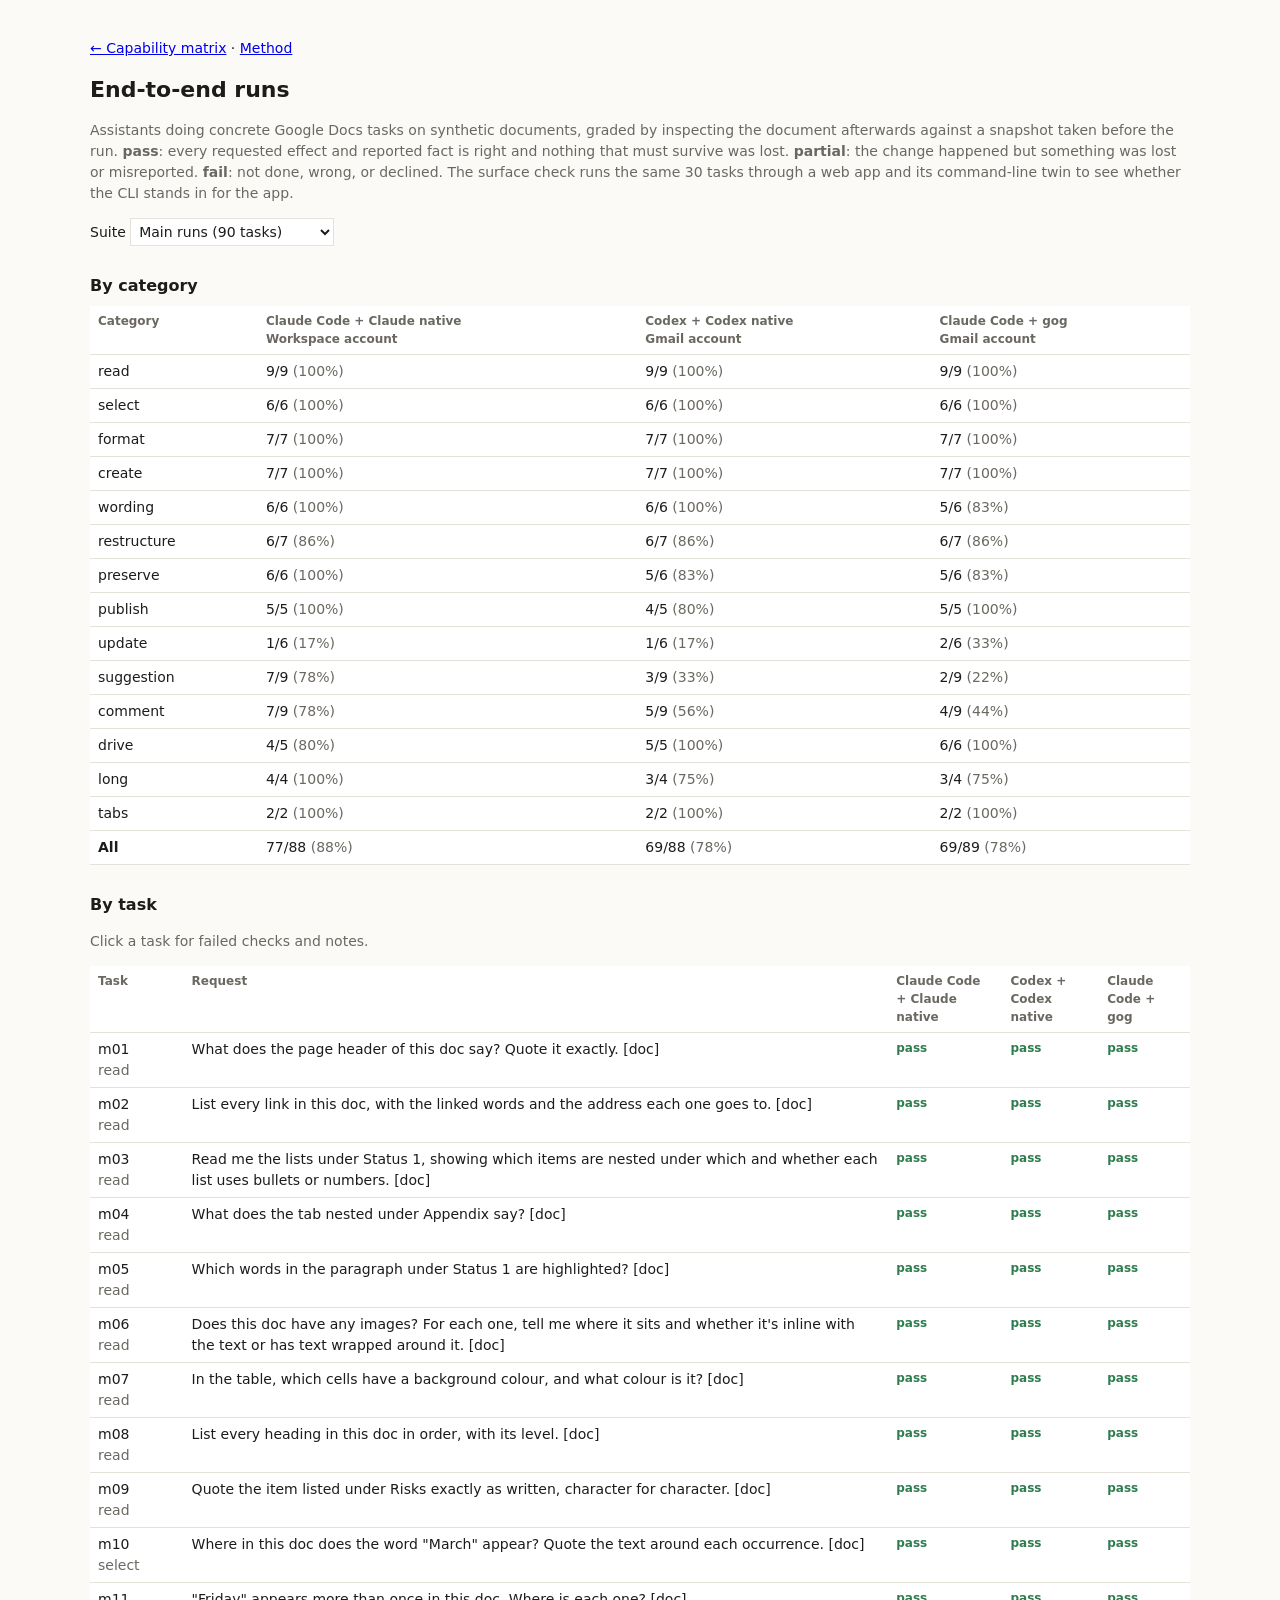
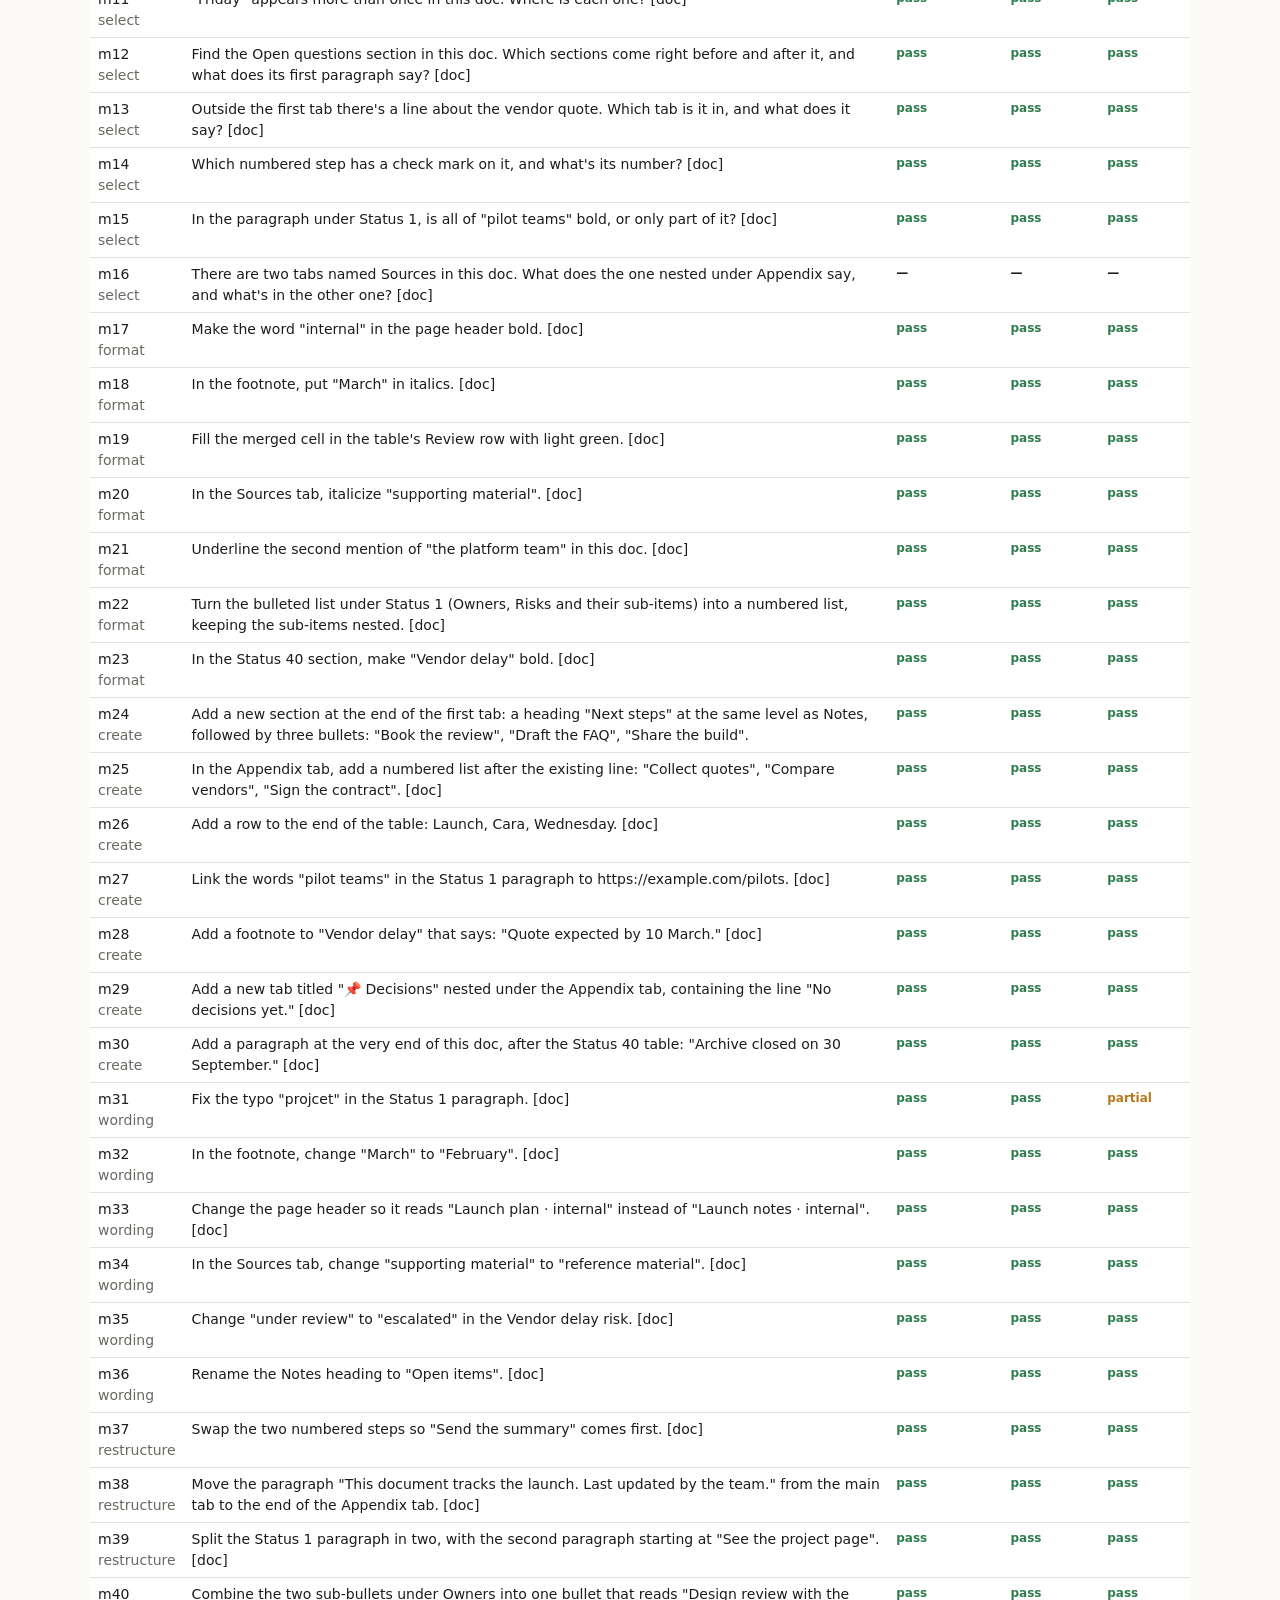
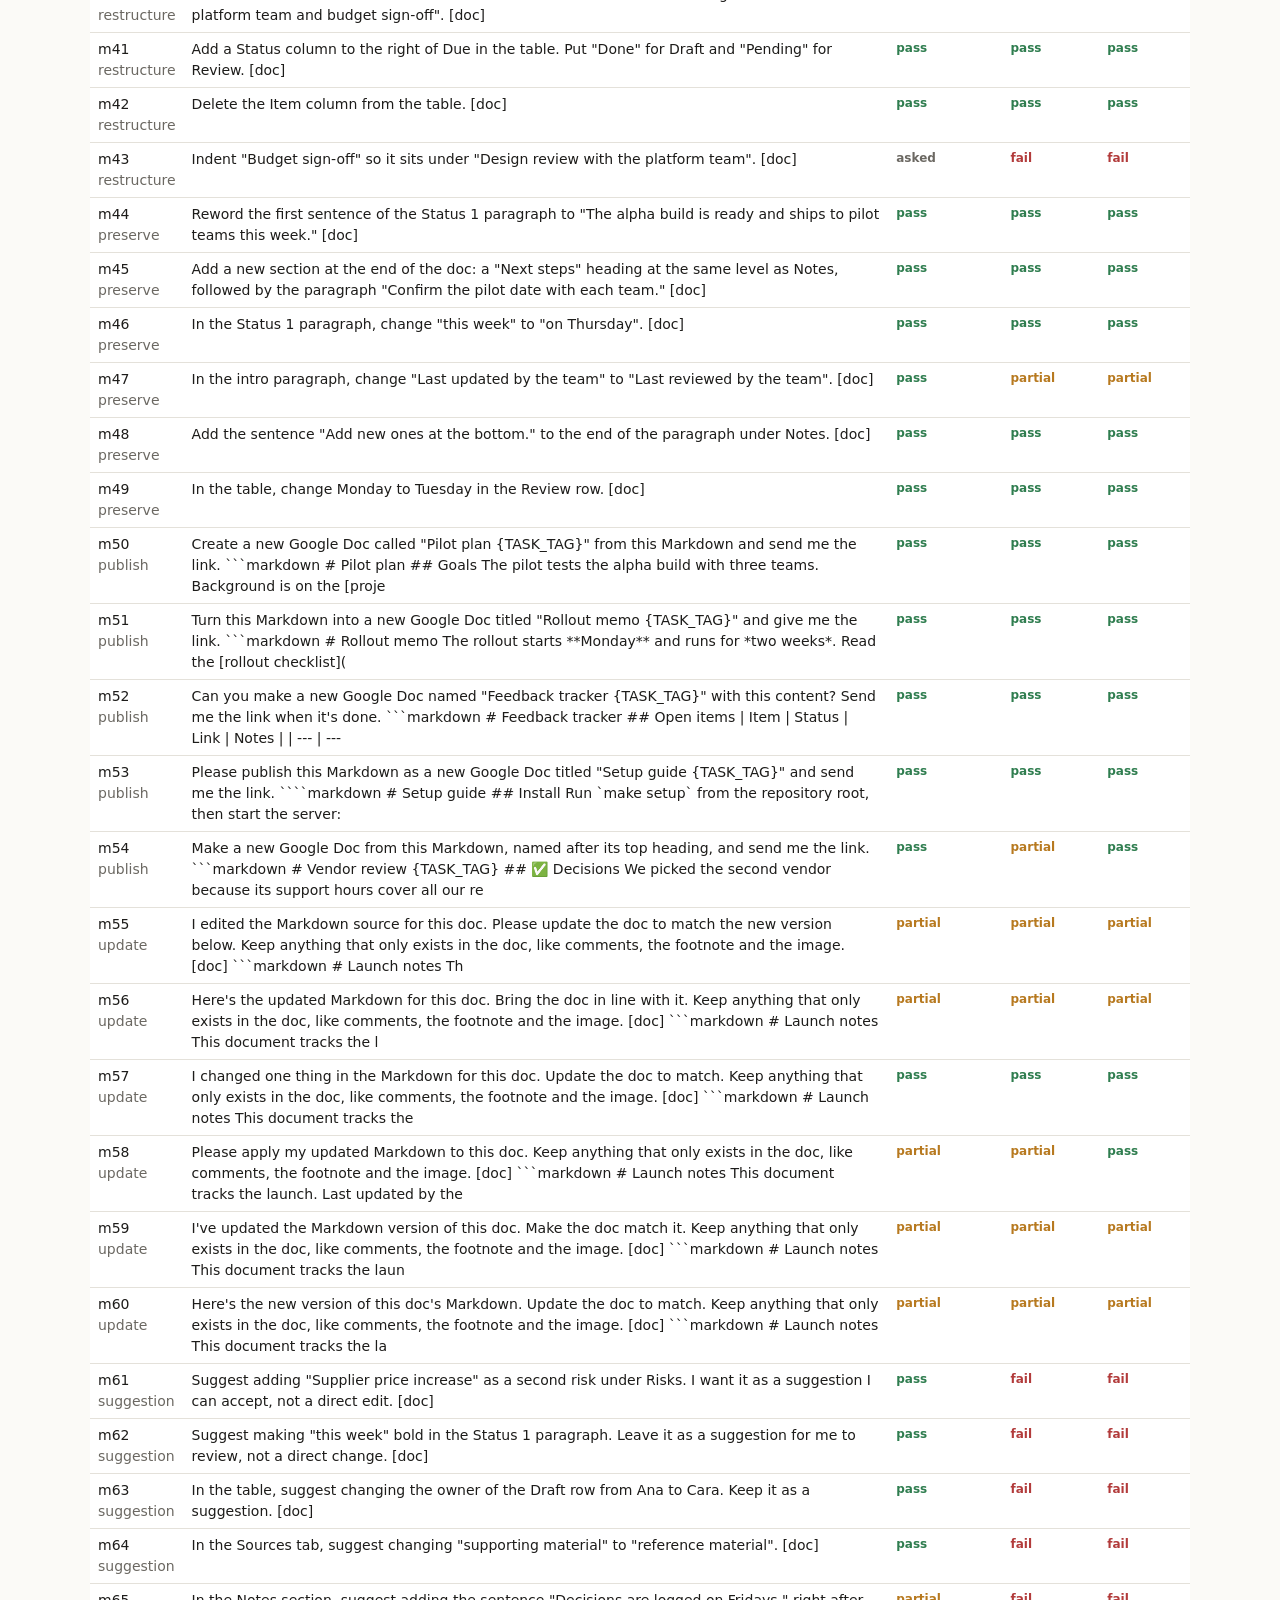
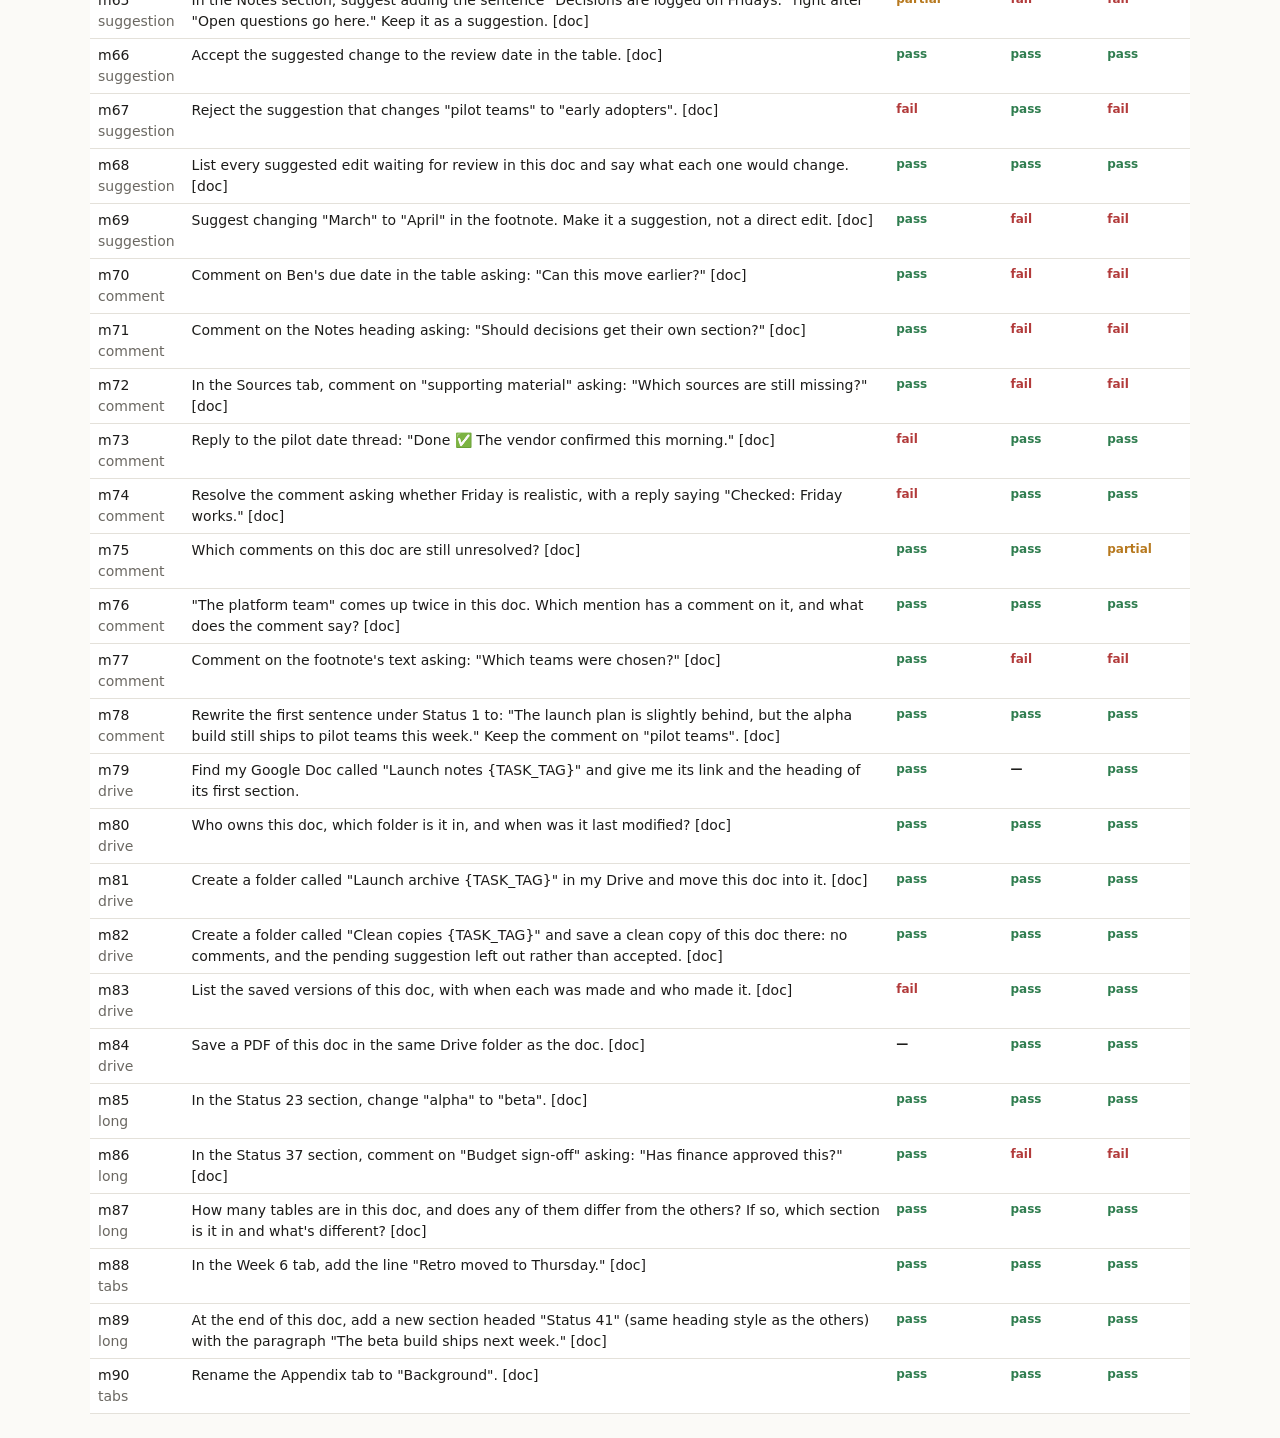
==== docs/e2e.html @ 2969fa2e "Publish the gog / Claude native / Codex native comparison: review site, data, methodology and pipeli" ====
<!doctype html>
<html lang="en">
<head>
<meta charset="utf-8">
<meta name="viewport" content="width=device-width, initial-scale=1">
<title>End-to-end runs</title>
<style>
  :root { --bg:#fbfaf7; --fg:#1d1c1a; --muted:#6b6862; --line:#e4e1da; --card:#fff;
          --pass:#2f7d4f; --partial:#b7791f; --fail:#b23b3b; --other:#6b6862; }
  @media (prefers-color-scheme: dark) { :root { --bg:#181816; --fg:#ecebe7; --muted:#a19d95; --line:#33322e; --card:#22211e;
          --pass:#5fbf86; --partial:#e0a84a; --fail:#e07070; --other:#a19d95; } }
  body { background:var(--bg); color:var(--fg); font:14px/1.5 system-ui, sans-serif; margin:0; padding:24px 16px; }
  main { max-width:1100px; margin:auto; }
  h1 { font-size:22px; margin:0 0 4px; } h2 { font-size:16px; margin:28px 0 8px; }
  p.muted, .muted { color:var(--muted); }
  table { border-collapse:collapse; width:100%; background:var(--card); }
  th, td { border-bottom:1px solid var(--line); padding:6px 8px; text-align:left; vertical-align:top; }
  th { font-weight:600; font-size:12px; color:var(--muted); }
  .wrap { overflow-x:auto; }
  .o { font-weight:600; font-size:12px; white-space:nowrap; }
  .pass { color:var(--pass); } .partial { color:var(--partial); } .fail { color:var(--fail); }
  .asked, .off-route, .not-run { color:var(--other); }
  tr.task { cursor:pointer; } tr.detail td { font-size:12px; color:var(--muted); background:var(--bg); }
  select { font:inherit; padding:4px; background:var(--card); color:var(--fg); border:1px solid var(--line); }
</style>
</head>
<body><main>
<p><a href="./">← Capability matrix</a> · <a href="https://github.com/alejoacelas/google-docs-agent-tools/blob/main/METHODOLOGY.md">Method</a></p><h1>End-to-end runs</h1>
<p class="muted">Assistants doing concrete Google Docs tasks on synthetic documents, graded by inspecting the document afterwards against a snapshot taken before the run. <b>pass</b>: every requested effect and reported fact is right and nothing that must survive was lost. <b>partial</b>: the change happened but something was lost or misreported. <b>fail</b>: not done, wrong, or declined. The surface check runs the same 30 tasks through a web app and its command-line twin to see whether the CLI stands in for the app.</p>
<label>Suite <select id="suite"><option value="main">Main runs (90 tasks)</option><option value="surface">Surface check (30 tasks)</option></select></label>
<h2>By category</h2><div class="wrap" id="summary"></div>
<h2>By task</h2><p class="muted">Click a task for failed checks and notes.</p><div class="wrap" id="tasks"></div>
</main>
<script>
const esc = (s) => String(s ?? "").replace(/[&<>"]/g, (c) => ({ "&": "&amp;", "<": "&lt;", ">": "&gt;", '"': "&quot;" }[c]));
let D;
fetch("e2e.json").then((r) => r.json()).then((d) => { D = d; render(); });
document.getElementById("suite").onchange = render;
function render() {
  const suite = document.getElementById("suite").value;
  const configs = D.configs.filter((c) => c.suite === suite);
  const tasks = D.tasks.filter((t) => t.suite === suite);
  const res = {}; D.results.filter((r) => r.suite === suite).forEach((r) => (res[r.task + "|" + r.config] = r));
  const cats = [...new Set(tasks.map((t) => t.category))];
  const cell = (rows) => { const n = rows.length, p = rows.filter((r) => r && r.outcome === "pass").length;
    return n ? `${p}/${n} <span class="muted">(${Math.round((100 * p) / n)}%)</span>` : "—"; };
  document.getElementById("summary").innerHTML = `<table><tr><th>Category</th>${configs.map((c) => `<th>${esc(c.name)}<br><span class="muted">${esc(c.account)}</span></th>`).join("")}</tr>${
    [...cats, "all"].map((cat) => `<tr><td>${cat === "all" ? "<b>All</b>" : esc(cat)}</td>${configs.map((c) =>
      `<td>${cell(tasks.filter((t) => cat === "all" || t.category === cat).map((t) => res[t.id + "|" + c.id]).filter(Boolean))}</td>`).join("")}</tr>`).join("")}</table>`;
  document.getElementById("tasks").innerHTML = `<table><tr><th>Task</th><th>Request</th>${configs.map((c) => `<th>${esc(c.name)}</th>`).join("")}</tr>${tasks.map((t) =>
    `<tr class="task" data-id="${t.id}"><td>${t.id}<br><span class="muted">${esc(t.category)}</span></td><td>${esc(t.prompt.replace("{DOC_URL}", "[doc]")).slice(0, 220)}</td>${configs.map((c) => {
      const r = res[t.id + "|" + c.id]; return `<td class="o ${r ? r.outcome : ""}">${r ? r.outcome : "—"}</td>`; }).join("")}</tr>
     <tr class="detail" data-for="${t.id}" hidden><td colspan="${2 + configs.length}">${configs.map((c) => { const r = res[t.id + "|" + c.id]; if (!r) return "";
      return `<p><b>${esc(c.name)}</b> — <span class="${r.outcome}">${r.outcome}</span>${r.calls != null ? ` · ${r.calls} calls` : ""}${r.seconds ? ` · ${Math.round(r.seconds)} s` : ""}<br>${
        r.failed.length ? "Failed: " + r.failed.map(esc).join("; ") + "<br>" : ""}${r.damage ? "Damage: " + esc(r.damage) + "<br>" : ""}${esc(r.note)}</p>`; }).join("")}</td></tr>`).join("")}</table>`;
  document.querySelectorAll("tr.task").forEach((tr) => (tr.onclick = () => { const d = document.querySelector(`tr.detail[data-for="${tr.dataset.id}"]`); d.hidden = !d.hidden; }));
}
</script>
</body></html>
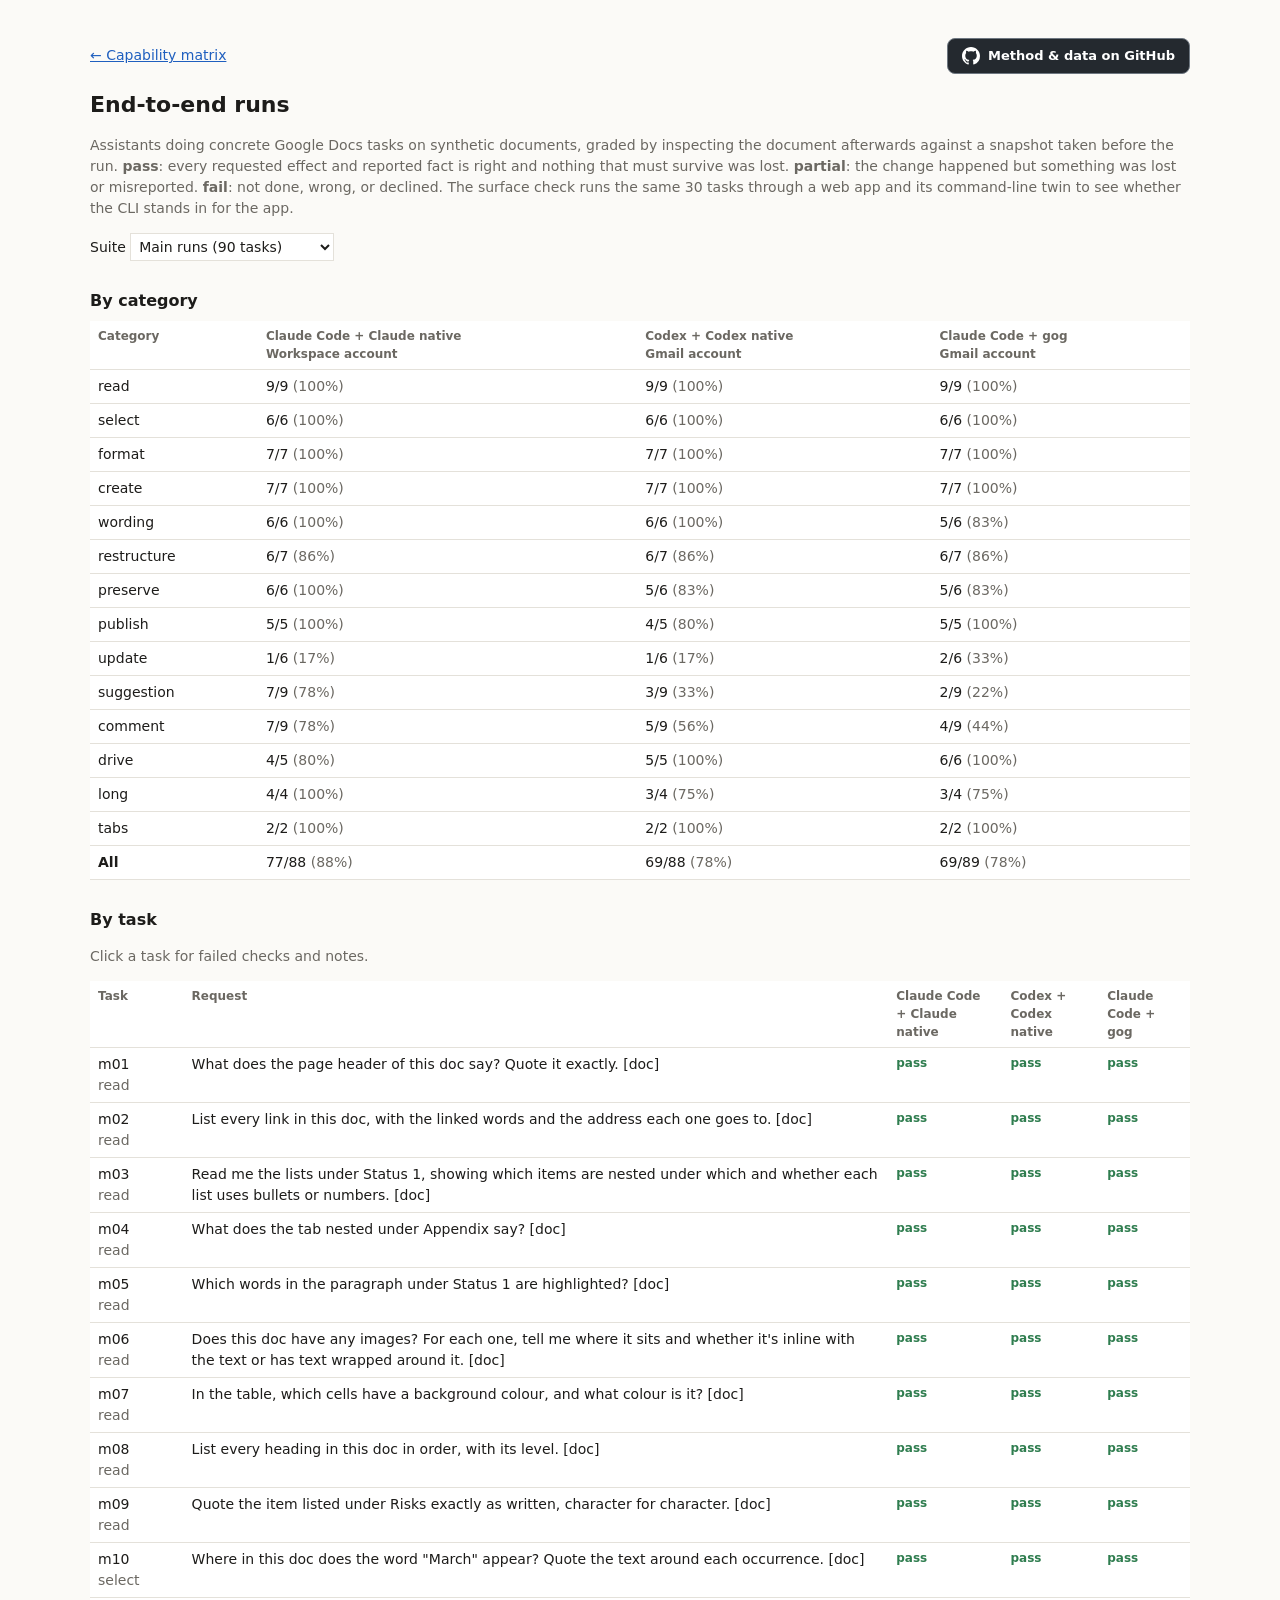
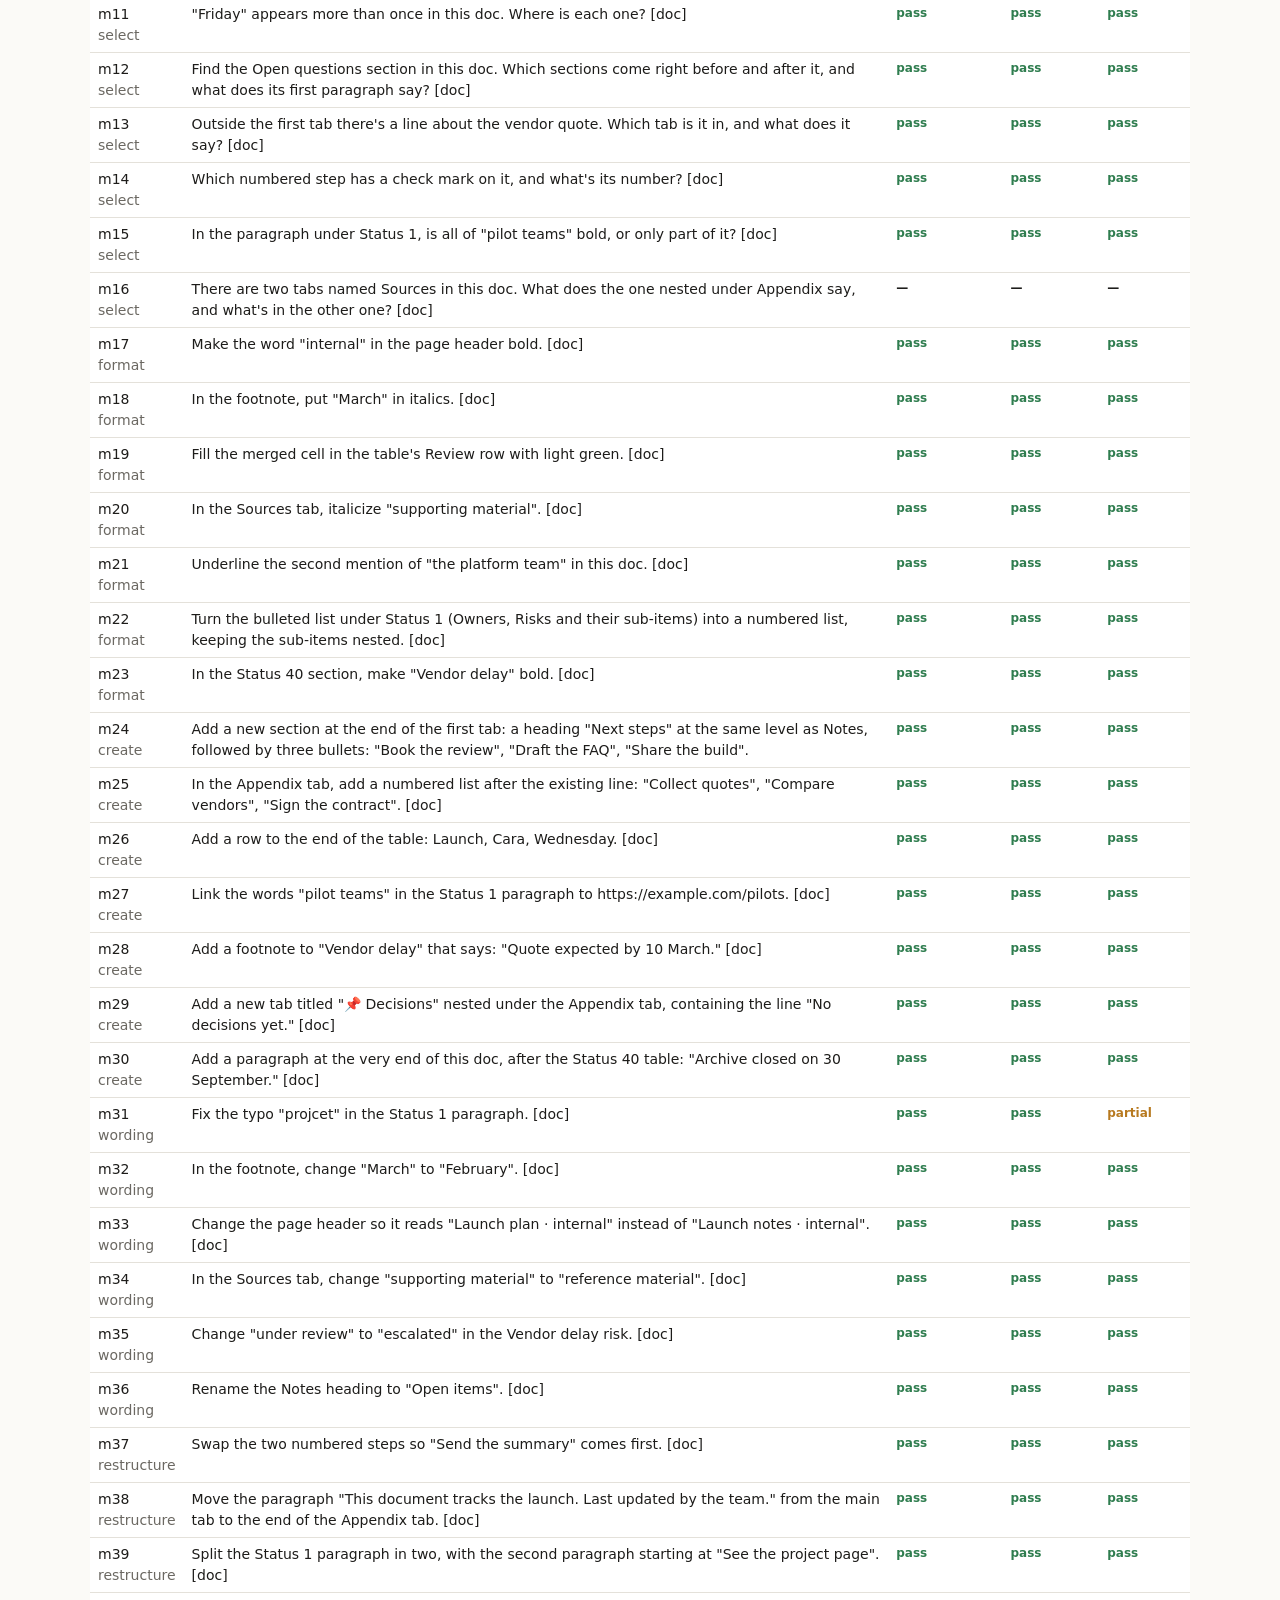
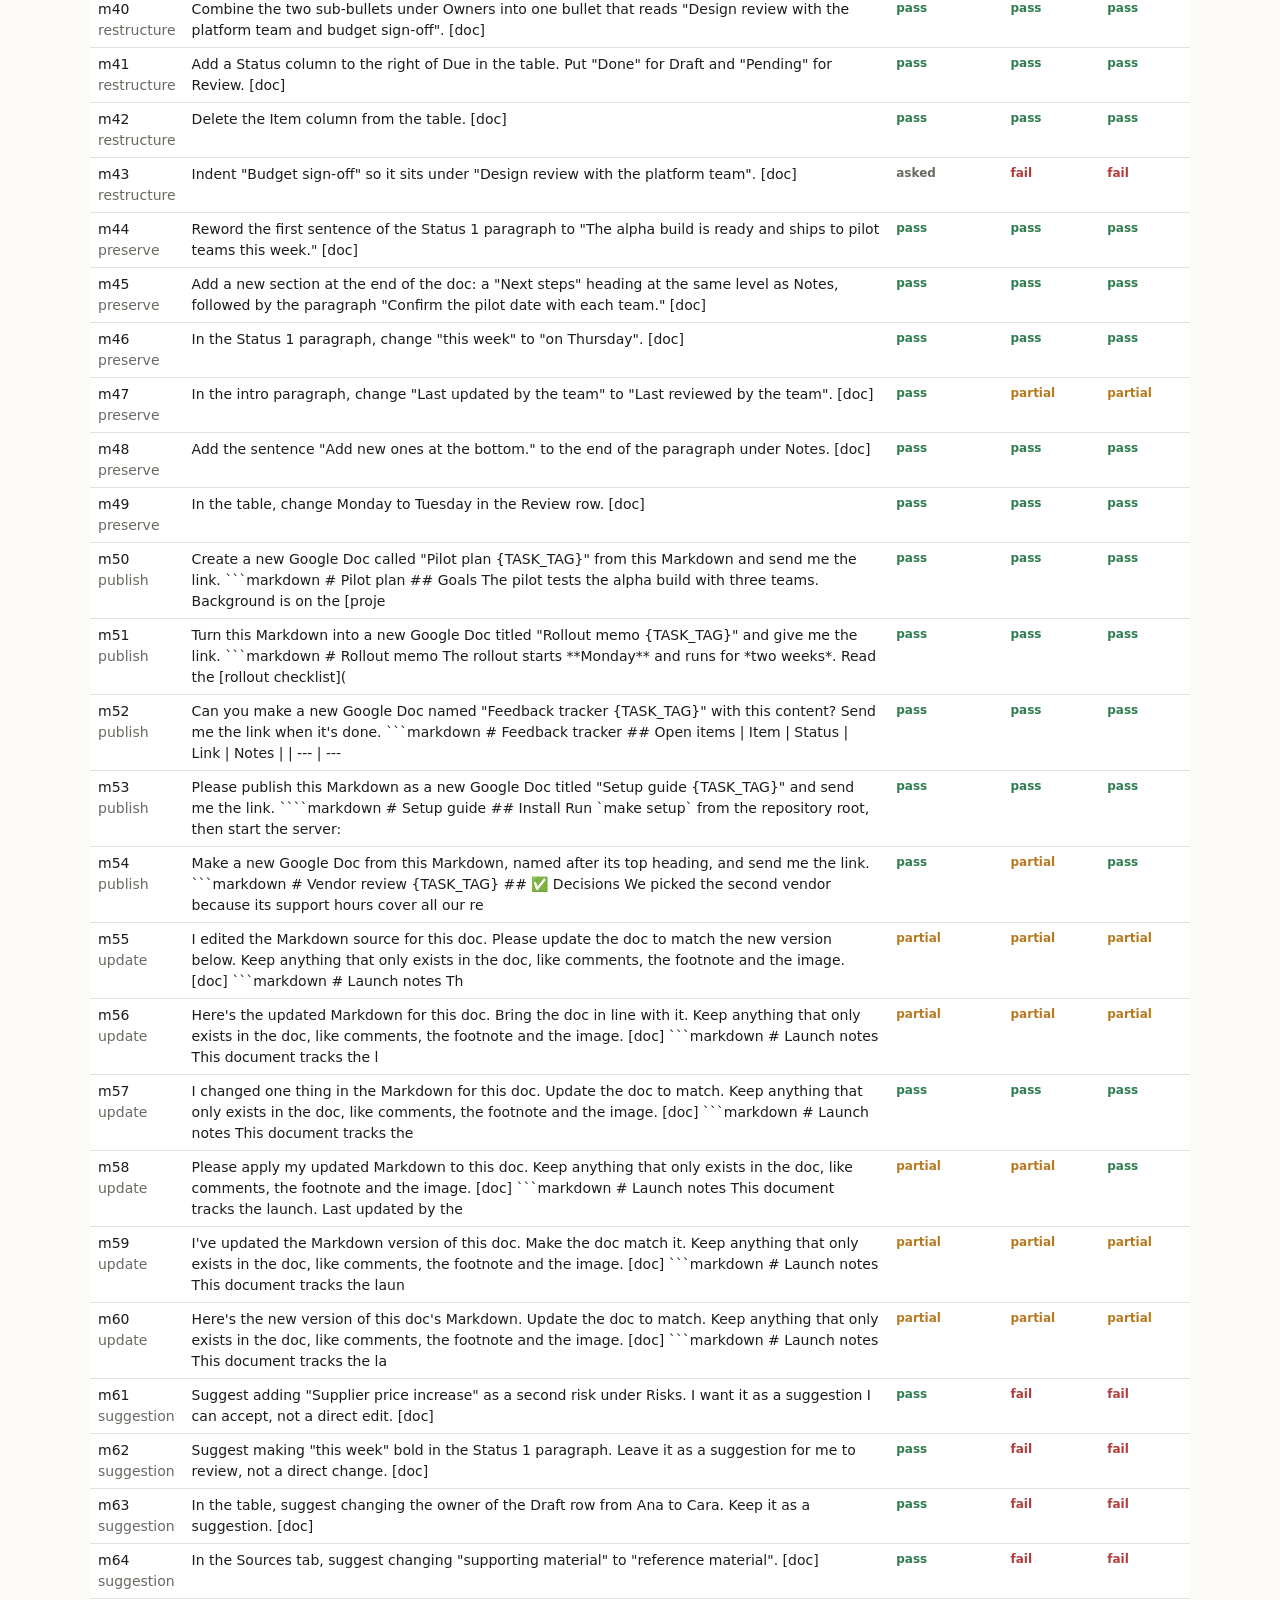
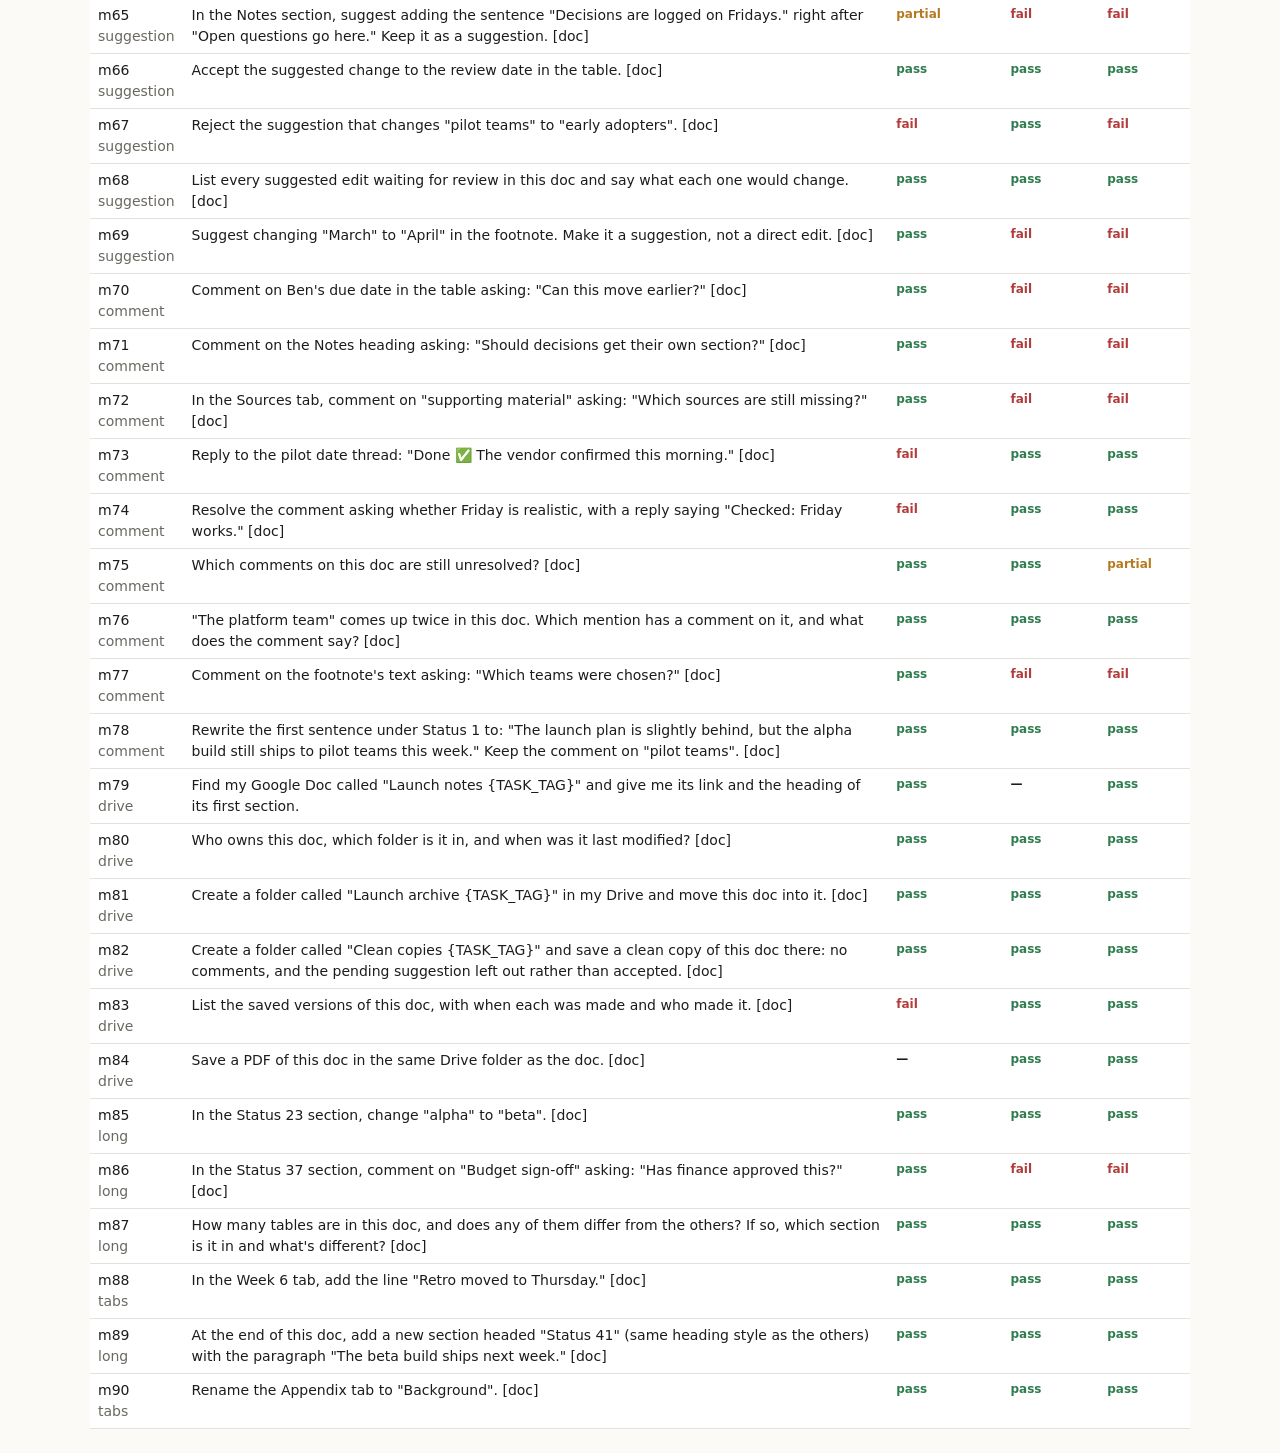
==== commit edac2ffb: "Add a prominent GitHub button to the review site Co-Authored-By: Claude Opus 5.5 <noreply@anthropic." ====
--- a/docs/e2e.html
+++ b/docs/e2e.html
@@ -6,9 +6,9 @@
 <title>End-to-end runs</title>
 <style>
   :root { --bg:#fbfaf7; --fg:#1d1c1a; --muted:#6b6862; --line:#e4e1da; --card:#fff;
-          --pass:#2f7d4f; --partial:#b7791f; --fail:#b23b3b; --other:#6b6862; }
+          --pass:#2f7d4f; --partial:#b7791f; --fail:#b23b3b; --other:#6b6862; --link:#1f5fbf; }
   @media (prefers-color-scheme: dark) { :root { --bg:#181816; --fg:#ecebe7; --muted:#a19d95; --line:#33322e; --card:#22211e;
-          --pass:#5fbf86; --partial:#e0a84a; --fail:#e07070; --other:#a19d95; } }
+          --pass:#5fbf86; --partial:#e0a84a; --fail:#e07070; --other:#a19d95; --link:#8ab4f8; } }
   body { background:var(--bg); color:var(--fg); font:14px/1.5 system-ui, sans-serif; margin:0; padding:24px 16px; }
   main { max-width:1100px; margin:auto; }
   h1 { font-size:22px; margin:0 0 4px; } h2 { font-size:16px; margin:28px 0 8px; }
@@ -17,15 +17,16 @@
   th, td { border-bottom:1px solid var(--line); padding:6px 8px; text-align:left; vertical-align:top; }
   th { font-weight:600; font-size:12px; color:var(--muted); }
   .wrap { overflow-x:auto; }
+  a { color:var(--link); }
   .o { font-weight:600; font-size:12px; white-space:nowrap; }
   .pass { color:var(--pass); } .partial { color:var(--partial); } .fail { color:var(--fail); }
   .asked, .off-route, .not-run { color:var(--other); }
   tr.task { cursor:pointer; } tr.detail td { font-size:12px; color:var(--muted); background:var(--bg); }
   select { font:inherit; padding:4px; background:var(--card); color:var(--fg); border:1px solid var(--line); }
 </style>
-</head>
+<style>.gh-link{display:inline-flex;align-items:center;gap:8px;padding:7px 14px;border-radius:8px;background:#24292f;color:#fff !important;border:1px solid #6e7781;font-weight:600;font-size:13px;text-decoration:none;white-space:nowrap}.gh-link:hover{background:#000}</style></head>
 <body><main>
-<p><a href="./">← Capability matrix</a> · <a href="https://github.com/alejoacelas/google-docs-agent-tools/blob/main/METHODOLOGY.md">Method</a></p><h1>End-to-end runs</h1>
+<p style="display:flex;align-items:center;gap:16px;flex-wrap:wrap"><a href="./">← Capability matrix</a><span style="margin-left:auto"><a class="gh-link" href="https://github.com/alejoacelas/google-docs-agent-tools" title="Method, data and code on GitHub"><svg viewBox="0 0 16 16" width="18" height="18" aria-hidden="true" fill="currentColor"><path d="M8 0C3.58 0 0 3.58 0 8c0 3.54 2.29 6.53 5.47 7.59.4.07.55-.17.55-.38 0-.19-.01-.82-.01-1.49-2.01.37-2.53-.49-2.69-.94-.09-.23-.48-.94-.82-1.13-.28-.15-.68-.52-.01-.53.63-.01 1.08.58 1.23.82.72 1.21 1.87.87 2.33.66.07-.52.28-.87.51-1.07-1.78-.2-3.64-.89-3.64-3.95 0-.87.31-1.59.82-2.15-.08-.2-.36-1.02.08-2.12 0 0 .67-.21 2.2.82.64-.18 1.32-.27 2-.27.68 0 1.36.09 2 .27 1.53-1.04 2.2-.82 2.2-.82.44 1.1.16 1.92.08 2.12.51.56.82 1.27.82 2.15 0 3.07-1.87 3.75-3.65 3.95.29.25.54.73.54 1.48 0 1.07-.01 1.93-.01 2.2 0 .21.15.46.55.38A8.013 8.013 0 0016 8c0-4.42-3.58-8-8-8z"/></svg>Method &amp; data on GitHub</a></span></p><h1>End-to-end runs</h1>
 <p class="muted">Assistants doing concrete Google Docs tasks on synthetic documents, graded by inspecting the document afterwards against a snapshot taken before the run. <b>pass</b>: every requested effect and reported fact is right and nothing that must survive was lost. <b>partial</b>: the change happened but something was lost or misreported. <b>fail</b>: not done, wrong, or declined. The surface check runs the same 30 tasks through a web app and its command-line twin to see whether the CLI stands in for the app.</p>
 <label>Suite <select id="suite"><option value="main">Main runs (90 tasks)</option><option value="surface">Surface check (30 tasks)</option></select></label>
 <h2>By category</h2><div class="wrap" id="summary"></div>
